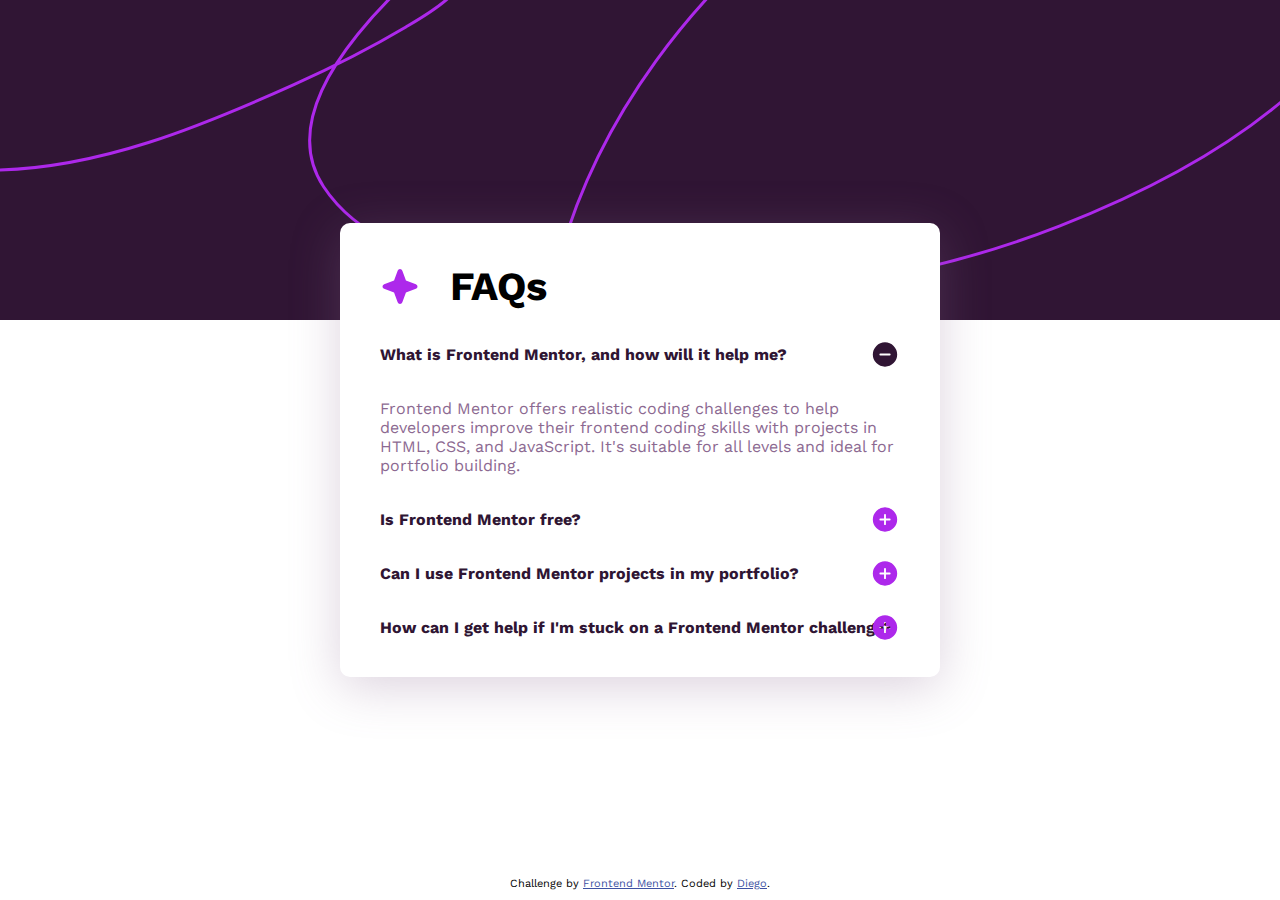
==== index.html @ 42ecbf9b "Styling" ====
<!DOCTYPE html>
<html lang="en">
<head>
  <meta charset="UTF-8">
  <meta name="viewport" content="width=device-width, initial-scale=1.0, maximum-scale=1.0">
  <link rel="icon" type="image/png" sizes="32x32" href="./assets/images/favicon-32x32.png">
  <link rel="stylesheet" href="assets/css/style.css">
  <title>Frontend Mentor | FAQ accordion</title>
</head>
<body>

  <section class="main">
    <div class="bg-image"></div>
    <div class="box">
      <div class="faq-title">
        <img src="assets/images/icon-star.svg" alt="icon-star"> 
        <h1>FAQs</h1>
      </div><!--faq-title-->
      
      <div class="all-faq">
        <div class="faq-single">
          <h4>What is Frontend Mentor, and how will it help me?</h4>
          <img src="assets/images/icon-minus.svg" alt="icon-minus">
        </div><!--faq-single-->

        <p style="display: block;">Frontend Mentor offers realistic coding challenges to help developers improve their frontend coding skills with projects in HTML, CSS, and JavaScript. It's suitable for 
        all levels and ideal for portfolio building.</p>
      
        <div class="faq-single">
          <h4>Is Frontend Mentor free?</h4>

          <img src="assets/images/icon-plus.svg" alt="icon-plus">
        </div><!--faq-single-->

        <p>Yes, Frontend Mentor offers both free and premium coding challenges, with the free option providing access to a range of projects suitable for all skill levels.</p>

        <div class="faq-single">
          <h4>Can I use Frontend Mentor projects in my portfolio?</h4>

          <img src="assets/images/icon-plus.svg" alt="icon-plus">
        </div><!--faq-single-->

        <p>Yes, you can use projects completed on Frontend Mentor in your portfolio. It's an excellent way to showcase your skills to potential employers!</p>

        <div class="faq-single">
          <h4>How can I get help if I'm stuck on a Frontend Mentor challenge?</h4>

          <img src="assets/images/icon-plus.svg" alt="icon-plus">
        </div><!--faq-single-->
          
      <p>The best place to get help is inside Frontend Mentor's Discord community. There's a help 
      channel where you can ask questions and seek support from other community members.</p>
    </div><!--all-faq-->
    </div><!--box-->
  </section><!--main-->

  
  <div class="attribution">
    Challenge by <a href="https://www.frontendmentor.io?ref=challenge" target="_blank">Frontend Mentor</a>. 
    Coded by <a href="">Diego</a>.
  </div>

  <script src="assets/js/functions.js"></script>
</body>
</html>
---- assets/css/style.css ----
@font-face {
    font-family: work;
    src: url(../fonts/WorkSans-VariableFont_wght.ttf);
}

*{
    margin: 0;
    padding: 0;
    box-sizing: border-box;
    font-family: work;
}

html, body{
    height: 100%;
}

section.main .bg-image{
    background-image: url(../images/background-pattern-desktop.svg);
    width: 100%;
    height: 320px;
}

section.main .box{
    width: 600px;
    background-color: white;
    position: absolute;
    left: 50%;
    top: 50%;
    transform: translate(-50%,-50%);
    padding: 40px;
    border-radius: 10px;
    box-shadow: 0px 10px 50px hsla(292, 16%, 49%,0.3);
}

section.main .faq-title{
    display: flex;
    align-items: center;
    gap: 30px;
    margin-bottom: 35px;
}

section.main .faq-title h1{
    font-size: 40px;
}

section.main .all-faq{
    display:flex;
    flex-direction: column;
    gap: 35px;
}

section.main .all-faq h4{
    color: hsl(292, 42%, 14%);
}

section.main .all-faq p{
    color: hsl(292, 16%, 49%);
}

section.main .faq-single{
    display: flex;
    align-items: center;
}

section.main .faq-single img{
    position: absolute;
    right: 40px;
}

section.main .box p{
    display: none;
}

.attribution{
    font-size: 11px; 
    text-align: center;
    position: absolute;
    left: 50%;
    bottom: 10px;
    transform: translateX(-50%);
}

.attribution a{
    color: hsl(228, 45%, 44%);
}
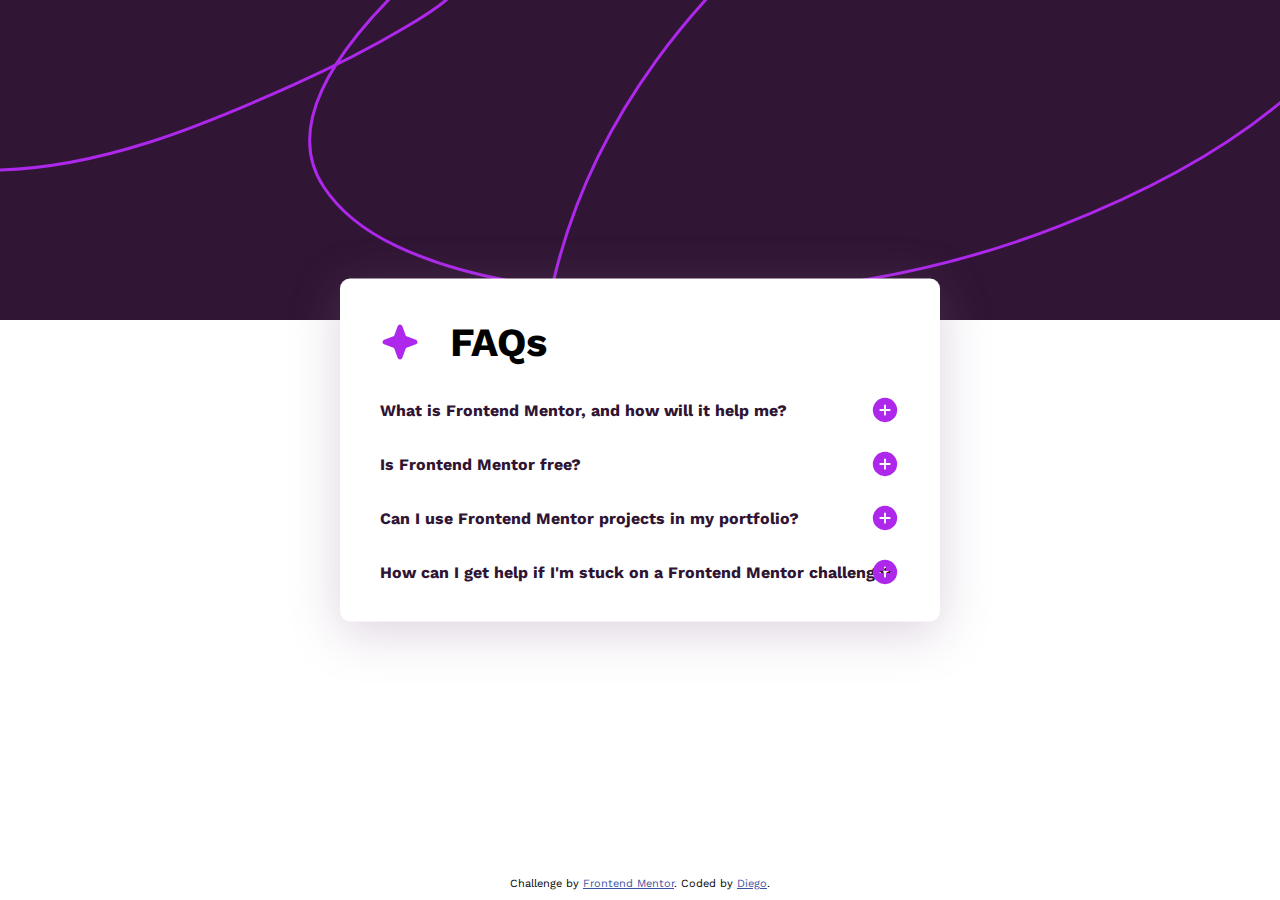
==== commit 587b3ec5: "Js" ====
--- a/index.html
+++ b/index.html
@@ -18,37 +18,37 @@
       </div><!--faq-title-->
       
       <div class="all-faq">
-        <div class="faq-single">
+        <div onclick="showAnswer('answer1')" class="faq-single">
           <h4>What is Frontend Mentor, and how will it help me?</h4>
-          <img src="assets/images/icon-minus.svg" alt="icon-minus">
+          <img id="image" src="assets/images/icon-plus.svg" alt="icon-plus">
         </div><!--faq-single-->
 
-        <p style="display: block;">Frontend Mentor offers realistic coding challenges to help developers improve their frontend coding skills with projects in HTML, CSS, and JavaScript. It's suitable for 
+        <p id="answer1">Frontend Mentor offers realistic coding challenges to help developers improve their frontend coding skills with projects in HTML, CSS, and JavaScript. It's suitable for 
         all levels and ideal for portfolio building.</p>
       
         <div class="faq-single">
-          <h4>Is Frontend Mentor free?</h4>
+          <h4 onclick="showAnswer('answer2')">Is Frontend Mentor free?</h4>
 
           <img src="assets/images/icon-plus.svg" alt="icon-plus">
         </div><!--faq-single-->
 
-        <p>Yes, Frontend Mentor offers both free and premium coding challenges, with the free option providing access to a range of projects suitable for all skill levels.</p>
+        <p id="answer2">Yes, Frontend Mentor offers both free and premium coding challenges, with the free option providing access to a range of projects suitable for all skill levels.</p>
 
         <div class="faq-single">
-          <h4>Can I use Frontend Mentor projects in my portfolio?</h4>
+          <h4 onclick="showAnswer('answer3')">Can I use Frontend Mentor projects in my portfolio?</h4>
 
           <img src="assets/images/icon-plus.svg" alt="icon-plus">
         </div><!--faq-single-->
 
-        <p>Yes, you can use projects completed on Frontend Mentor in your portfolio. It's an excellent way to showcase your skills to potential employers!</p>
+        <p id="answer3">Yes, you can use projects completed on Frontend Mentor in your portfolio. It's an excellent way to showcase your skills to potential employers!</p>
 
         <div class="faq-single">
-          <h4>How can I get help if I'm stuck on a Frontend Mentor challenge?</h4>
+          <h4 onclick="showAnswer('answer4')">How can I get help if I'm stuck on a Frontend Mentor challenge?</h4>
 
           <img src="assets/images/icon-plus.svg" alt="icon-plus">
         </div><!--faq-single-->
           
-      <p>The best place to get help is inside Frontend Mentor's Discord community. There's a help 
+      <p id="answer4">The best place to get help is inside Frontend Mentor's Discord community. There's a help 
       channel where you can ask questions and seek support from other community members.</p>
     </div><!--all-faq-->
     </div><!--box-->
--- a/assets/css/style.css
+++ b/assets/css/style.css
@@ -53,6 +53,11 @@
     color: hsl(292, 42%, 14%);
 }
 
+section.main .all-faq h4:hover{
+    cursor: pointer;
+    color: #ad28eb;
+}
+
 section.main .all-faq p{
     color: hsl(292, 16%, 49%);
 }
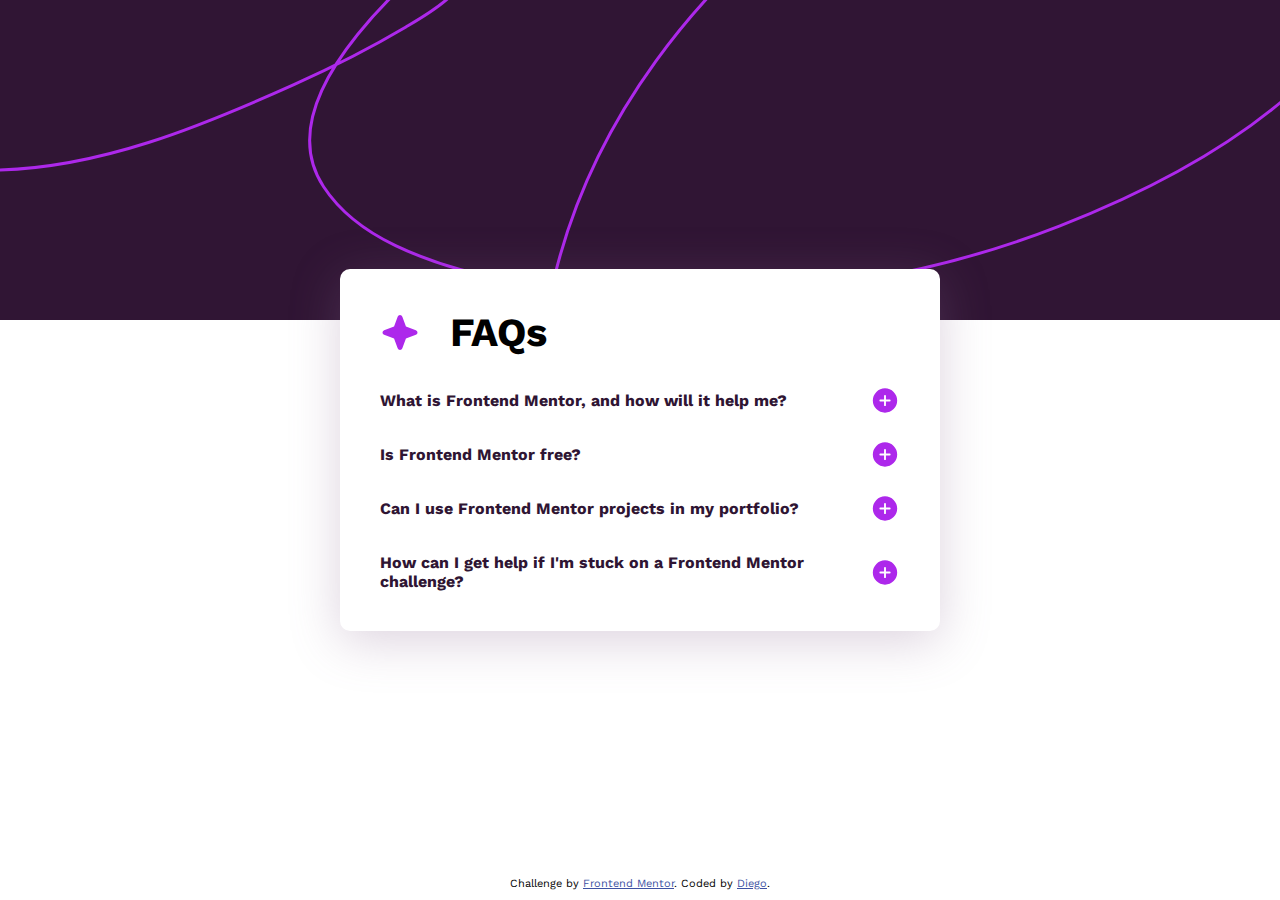
==== commit b1b6474e: "Adjusts + js" ====
--- a/index.html
+++ b/index.html
@@ -18,37 +18,37 @@
       </div><!--faq-title-->
       
       <div class="all-faq">
-        <div onclick="showAnswer('answer1')" class="faq-single">
-          <h4>What is Frontend Mentor, and how will it help me?</h4>
-          <img id="image" src="assets/images/icon-plus.svg" alt="icon-plus">
+        <div class="faq-single">
+          <h4 id="question">What is Frontend Mentor, and how will it help me?</h4>
+          <img src="assets/images/icon-plus.svg" alt="icon-plus">
         </div><!--faq-single-->
 
-        <p id="answer1">Frontend Mentor offers realistic coding challenges to help developers improve their frontend coding skills with projects in HTML, CSS, and JavaScript. It's suitable for 
+        <p id="answer">Frontend Mentor offers realistic coding challenges to help developers improve their frontend coding skills with projects in HTML, CSS, and JavaScript. It's suitable for 
         all levels and ideal for portfolio building.</p>
       
         <div class="faq-single">
-          <h4 onclick="showAnswer('answer2')">Is Frontend Mentor free?</h4>
+          <h4>Is Frontend Mentor free?</h4>
 
           <img src="assets/images/icon-plus.svg" alt="icon-plus">
         </div><!--faq-single-->
 
-        <p id="answer2">Yes, Frontend Mentor offers both free and premium coding challenges, with the free option providing access to a range of projects suitable for all skill levels.</p>
+        <p>Yes, Frontend Mentor offers both free and premium coding challenges, with the free option providing access to a range of projects suitable for all skill levels.</p>
 
         <div class="faq-single">
-          <h4 onclick="showAnswer('answer3')">Can I use Frontend Mentor projects in my portfolio?</h4>
+          <h4>Can I use Frontend Mentor projects in my portfolio?</h4>
 
           <img src="assets/images/icon-plus.svg" alt="icon-plus">
         </div><!--faq-single-->
 
-        <p id="answer3">Yes, you can use projects completed on Frontend Mentor in your portfolio. It's an excellent way to showcase your skills to potential employers!</p>
+        <p>Yes, you can use projects completed on Frontend Mentor in your portfolio. It's an excellent way to showcase your skills to potential employers!</p>
 
         <div class="faq-single">
-          <h4 onclick="showAnswer('answer4')">How can I get help if I'm stuck on a Frontend Mentor challenge?</h4>
+          <h4>How can I get help if I'm stuck on a Frontend Mentor challenge?</h4>
 
           <img src="assets/images/icon-plus.svg" alt="icon-plus">
         </div><!--faq-single-->
           
-      <p id="answer4">The best place to get help is inside Frontend Mentor's Discord community. There's a help 
+      <p>The best place to get help is inside Frontend Mentor's Discord community. There's a help 
       channel where you can ask questions and seek support from other community members.</p>
     </div><!--all-faq-->
     </div><!--box-->
--- a/assets/css/style.css
+++ b/assets/css/style.css
@@ -51,11 +51,17 @@
 
 section.main .all-faq h4{
     color: hsl(292, 42%, 14%);
+    width: 90%;
+    font-size: 16px;
 }
 
 section.main .all-faq h4:hover{
     cursor: pointer;
     color: #ad28eb;
+}
+
+section.main .all-faq #selected-answer{
+    display: block;
 }
 
 section.main .all-faq p{
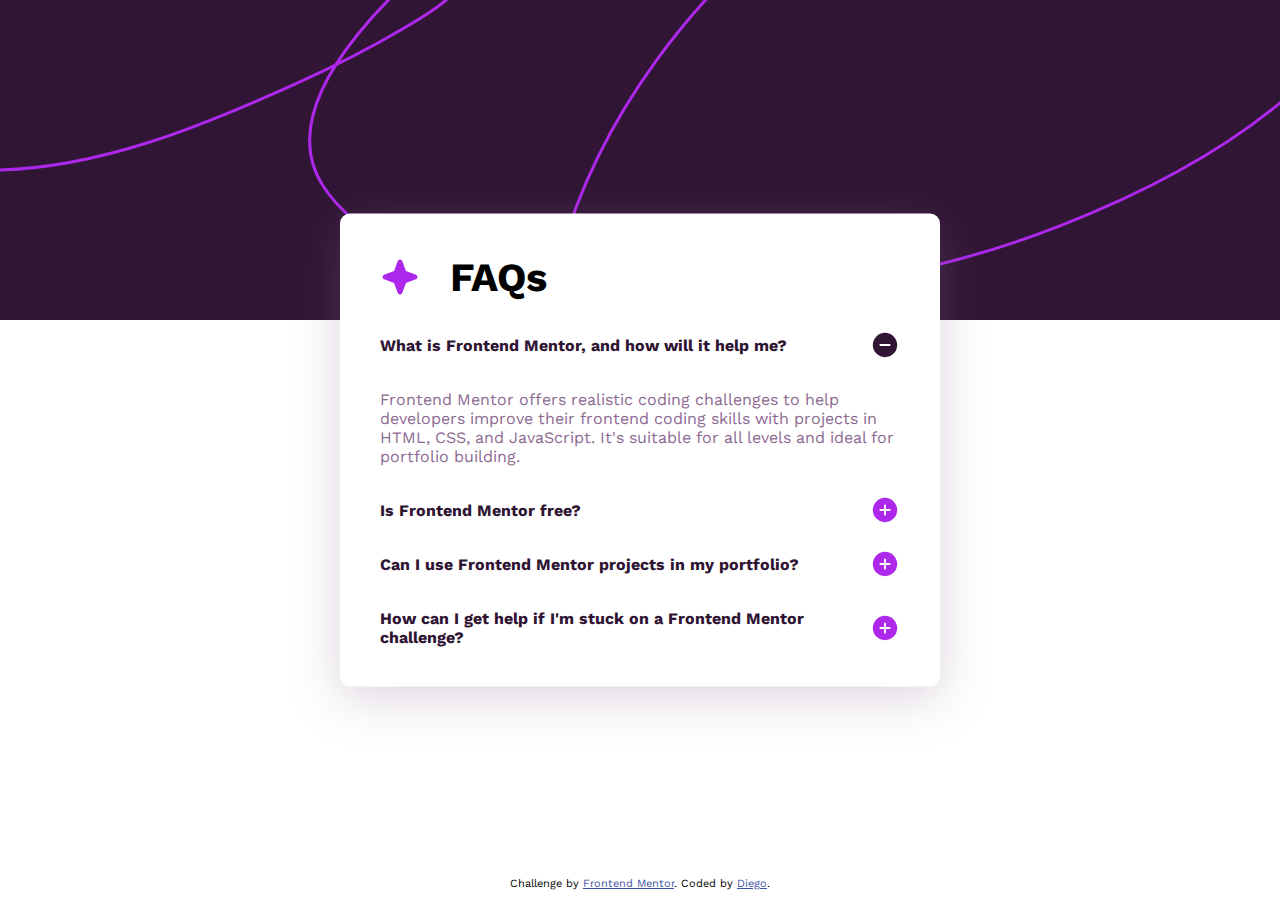
==== commit dbb0e622: "Finish" ====
--- a/index.html
+++ b/index.html
@@ -5,6 +5,7 @@
   <meta name="viewport" content="width=device-width, initial-scale=1.0, maximum-scale=1.0">
   <link rel="icon" type="image/png" sizes="32x32" href="./assets/images/favicon-32x32.png">
   <link rel="stylesheet" href="assets/css/style.css">
+  <link rel="stylesheet" href="assets/css/responsive.css">
   <title>Frontend Mentor | FAQ accordion</title>
 </head>
 <body>
@@ -19,36 +20,36 @@
       
       <div class="all-faq">
         <div class="faq-single">
-          <h4 id="question">What is Frontend Mentor, and how will it help me?</h4>
-          <img src="assets/images/icon-plus.svg" alt="icon-plus">
+          <h4 class="question">What is Frontend Mentor, and how will it help me?</h4>
+          <img class="icon-plus imgselected" src="assets/images/icon-minus.svg" alt="icon-plus">
         </div><!--faq-single-->
 
-        <p id="answer">Frontend Mentor offers realistic coding challenges to help developers improve their frontend coding skills with projects in HTML, CSS, and JavaScript. It's suitable for 
+        <p class="answer selected">Frontend Mentor offers realistic coding challenges to help developers improve their frontend coding skills with projects in HTML, CSS, and JavaScript. It's suitable for 
         all levels and ideal for portfolio building.</p>
       
         <div class="faq-single">
-          <h4>Is Frontend Mentor free?</h4>
+          <h4 class="question">Is Frontend Mentor free?</h4>
 
-          <img src="assets/images/icon-plus.svg" alt="icon-plus">
+          <img class="icon-plus" src="assets/images/icon-plus.svg" alt="icon-plus">
         </div><!--faq-single-->
 
-        <p>Yes, Frontend Mentor offers both free and premium coding challenges, with the free option providing access to a range of projects suitable for all skill levels.</p>
+        <p class="answer">Yes, Frontend Mentor offers both free and premium coding challenges, with the free option providing access to a range of projects suitable for all skill levels.</p>
 
         <div class="faq-single">
-          <h4>Can I use Frontend Mentor projects in my portfolio?</h4>
+          <h4 class="question">Can I use Frontend Mentor projects in my portfolio?</h4>
 
-          <img src="assets/images/icon-plus.svg" alt="icon-plus">
+          <img class="icon-plus" src="assets/images/icon-plus.svg" alt="icon-plus">
         </div><!--faq-single-->
 
-        <p>Yes, you can use projects completed on Frontend Mentor in your portfolio. It's an excellent way to showcase your skills to potential employers!</p>
+        <p class="answer">Yes, you can use projects completed on Frontend Mentor in your portfolio. It's an excellent way to showcase your skills to potential employers!</p>
 
         <div class="faq-single">
-          <h4>How can I get help if I'm stuck on a Frontend Mentor challenge?</h4>
+          <h4 class="question">How can I get help if I'm stuck on a Frontend Mentor challenge?</h4>
 
-          <img src="assets/images/icon-plus.svg" alt="icon-plus">
+          <img class="icon-plus" src="assets/images/icon-plus.svg" alt="icon-plus">
         </div><!--faq-single-->
           
-      <p>The best place to get help is inside Frontend Mentor's Discord community. There's a help 
+        <p class="answer">The best place to get help is inside Frontend Mentor's Discord community. There's a help 
       channel where you can ask questions and seek support from other community members.</p>
     </div><!--all-faq-->
     </div><!--box-->
--- a/assets/css/style.css
+++ b/assets/css/style.css
@@ -60,10 +60,6 @@
     color: #ad28eb;
 }
 
-section.main .all-faq #selected-answer{
-    display: block;
-}
-
 section.main .all-faq p{
     color: hsl(292, 16%, 49%);
 }
@@ -76,9 +72,10 @@
 section.main .faq-single img{
     position: absolute;
     right: 40px;
+    cursor: pointer;
 }
 
-section.main .box p{
+section.main .answer{
     display: none;
 }
 
@@ -93,4 +90,9 @@
 
 .attribution a{
     color: hsl(228, 45%, 44%);
-}+}
+
+section.main .selected{
+    display: block;
+}
+
--- a/assets/css/responsive.css
+++ b/assets/css/responsive.css
@@ -0,0 +1,9 @@
+@media (max-width: 600px){
+    section.main .box{
+        width: 95%;
+    }
+
+    section.main .all-faq h4{
+        width: 80%;        
+    }
+}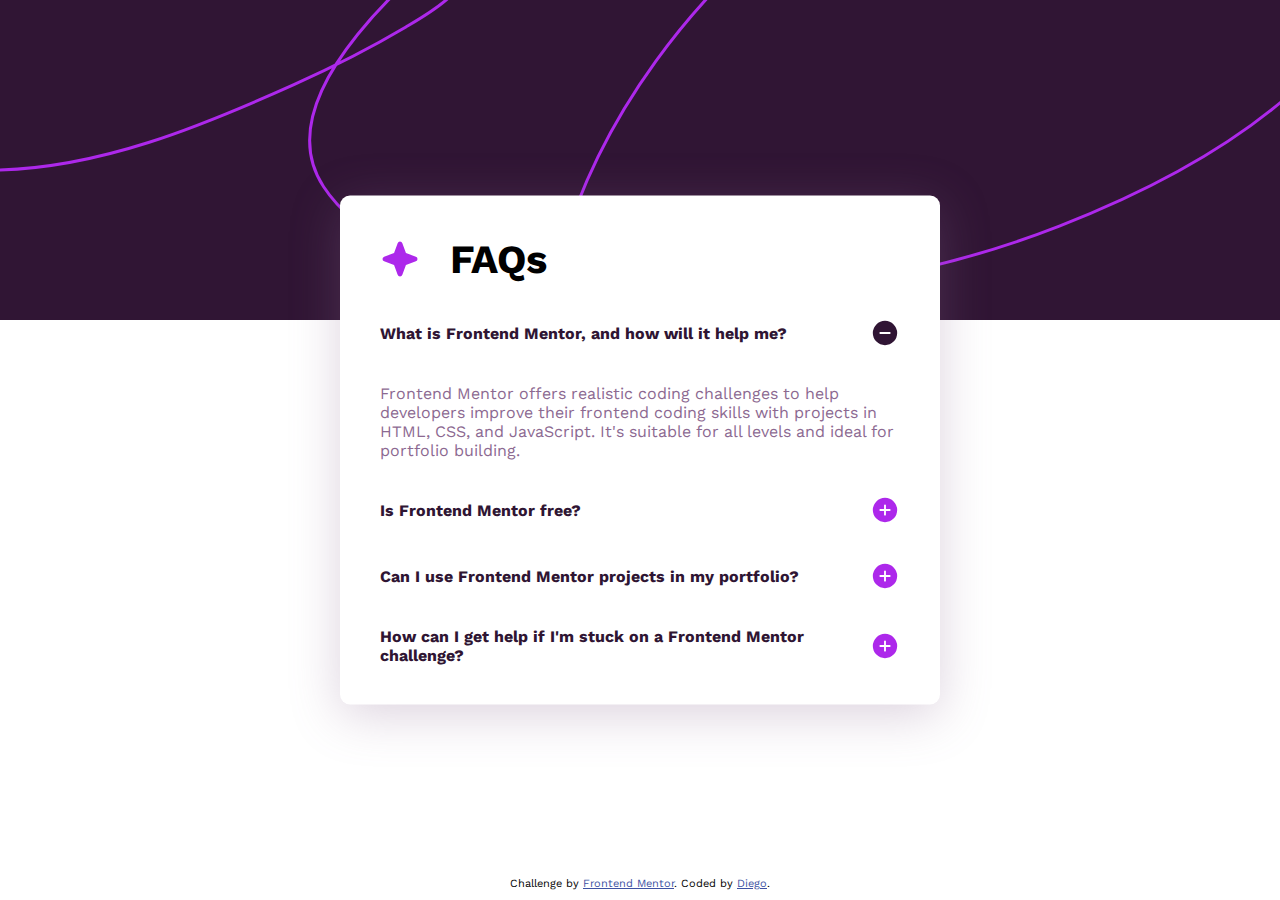
==== commit 6ce2da1d: "Adicionado link do github no rodapé" ====
--- a/index.html
+++ b/index.html
@@ -58,7 +58,7 @@
   
   <div class="attribution">
     Challenge by <a href="https://www.frontendmentor.io?ref=challenge" target="_blank">Frontend Mentor</a>. 
-    Coded by <a href="">Diego</a>.
+    Coded by <a href="https://github.com/diegocgcfad" target="_blank">Diego</a>.
   </div>
 
   <script src="assets/js/functions.js"></script>
--- a/assets/css/style.css
+++ b/assets/css/style.css
@@ -66,12 +66,11 @@
 
 section.main .faq-single{
     display: flex;
+    justify-content: space-between;
     align-items: center;
 }
 
 section.main .faq-single img{
-    position: absolute;
-    right: 40px;
     cursor: pointer;
 }
 
